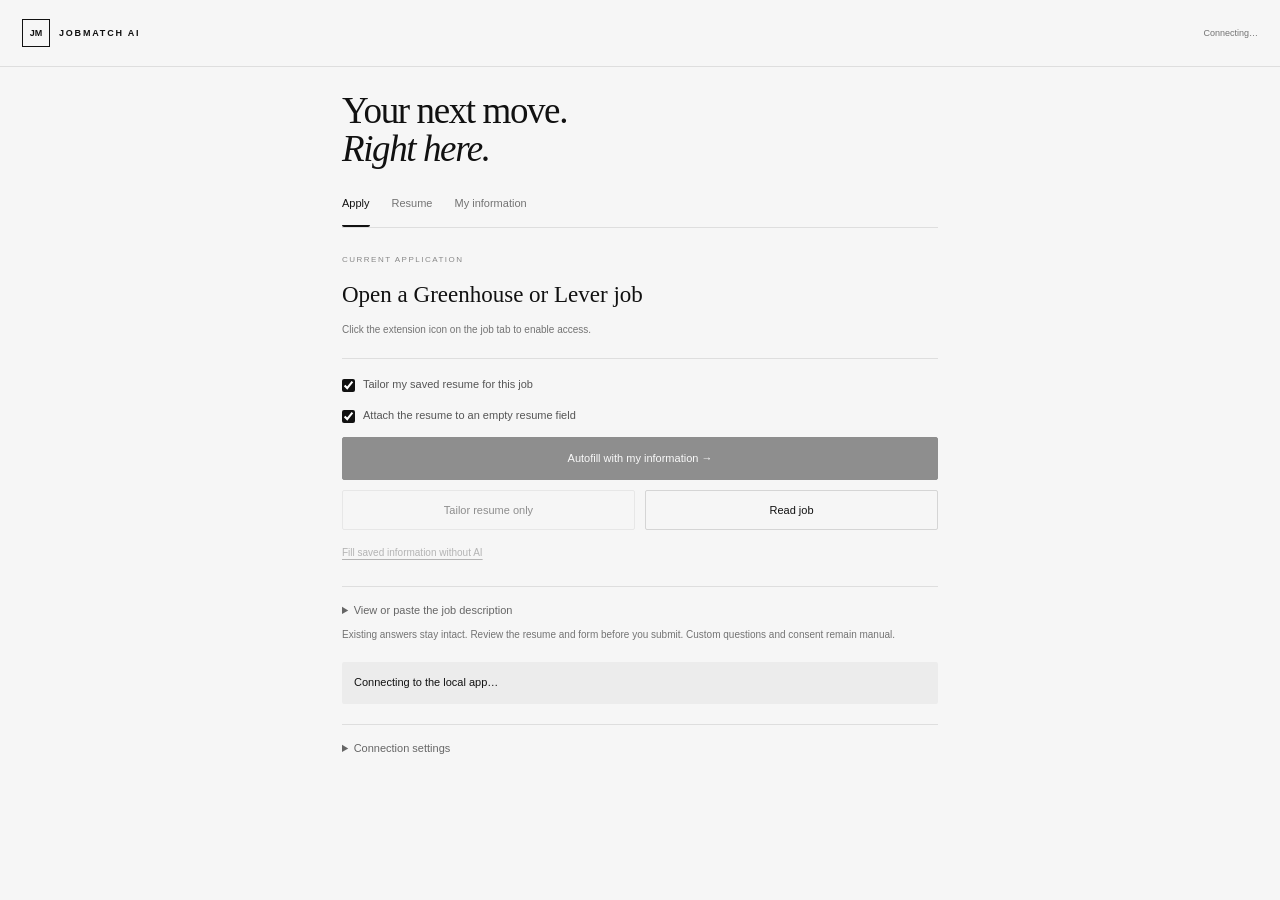
==== extension/panel.html @ 7a1e412a "Move tailoring and autofill into the extension side panel" ====
<!doctype html><html lang="en"><head><meta charset="utf-8"><meta name="viewport" content="width=device-width,initial-scale=1"><title>JobMatch AI</title><link rel="stylesheet" href="panel.css"></head><body>
<header><div class="brand"><span class="mark">JM</span><span>JOBMATCH AI</span></div><span id="connection">Connecting…</span></header>
<main><h1>Your next move.<br><em>Right here.</em></h1>
<nav role="tablist" aria-label="Extension workspace"><button role="tab" id="applyTab" aria-controls="applyView" aria-selected="true">Apply</button><button role="tab" id="resumeTab" aria-controls="resumeView" aria-selected="false">Resume</button><button role="tab" id="profileTab" aria-controls="profileView" aria-selected="false">My information</button></nav>
<section id="applyView" role="tabpanel" aria-labelledby="applyTab"><div class="job-card"><span class="eyebrow">CURRENT APPLICATION</span><h2 id="jobTitle">Open a Greenhouse or Lever job</h2><p id="jobHint">Click the extension icon on the job tab to enable access.</p></div>
<label class="check"><input id="tailorBeforeFill" type="checkbox" checked><span>Tailor my saved resume for this job</span></label><label class="check"><input id="attach" type="checkbox" checked><span>Attach the resume to an empty resume field</span></label>
<button class="primary" id="fill" disabled>Autofill with my information →</button><div class="actions"><button id="tailorOnly" class="secondary" disabled>Tailor resume only</button><button id="read" class="secondary">Read job</button></div>
<button id="fillSaved" class="text-button" disabled>Fill saved information without AI</button>
<div id="steps" class="steps" hidden><span id="readStep">01 Read</span><span id="tailorStep">02 Resume</span><span id="fillStep">03 Fill</span></div>
<details id="jobDetails"><summary>View or paste the job description</summary><label for="job" class="sr-only">Job description</label><textarea id="job" placeholder="Read the current job, or paste its full description."></textarea></details>
<details id="reportDetails" hidden><summary>Autofill results</summary><pre id="report"></pre></details>
<p class="fineprint">Existing answers stay intact. Review the resume and form before you submit. Custom questions and consent remain manual.</p></section>
<section id="resumeView" role="tabpanel" aria-labelledby="resumeTab" hidden><div class="section-heading"><h2 id="draftTitle">This job’s resume</h2><span id="draftState">No draft yet</span></div><p class="muted">Tailoring creates a separate copy. Your base resume stays unchanged.</p><label for="draft" class="sr-only">Job-specific resume draft</label><textarea id="draft" placeholder="Tailor a resume from the Apply tab to preview and edit it here."></textarea><div class="actions"><button id="applyDraft" class="primary" disabled>Autofill with this resume</button><button id="download" class="secondary" disabled>DOCX ↓</button></div><details id="changesDetails"><summary>Edits &amp; questions to check</summary><pre id="changes"></pre></details>
<div class="divider"></div><h2>My base resume</h2><p class="muted" id="resumeName">Upload once. Changes save on this computer.</p><label class="upload" for="resumeFile">↑ Replace or add resume<input id="resumeFile" type="file" accept=".pdf,.docx,.txt"></label><label for="original" class="field-label">Saved base resume text</label><textarea id="original" placeholder="Upload a PDF, DOCX, or TXT file, or paste your resume once."></textarea><p class="fineprint">DOCX export uses a simple text layout.</p></section>
<section id="profileView" role="tabpanel" aria-labelledby="profileTab" hidden><h2>My information</h2><p class="muted">Saved automatically. Shared with the local app.</p><div id="fields" class="field-grid"></div><button id="saveProfile" class="secondary">Save now</button><span id="saveState" class="fineprint"></span></section>
<div id="status" role="status" aria-live="polite">Connecting to the local app…</div>
<details id="settings"><summary>Connection settings</summary><label>Local app address<input id="appOrigin" type="url" placeholder="http://127.0.0.1:8000"></label><button id="saveOrigin" class="secondary">Save address &amp; reconnect</button><p class="fineprint">Keep <code>python run.py</code> running. The app holds your API key; nothing opens in a separate tab.</p></details>
</main><script src="config.js"></script><script src="panel.js"></script></body></html>
---- extension/panel.css ----
:root{color-scheme:light;--ink:#111;--muted:#737373;--line:#dedede;--bg:#f6f6f6;font:13px/1.6 'Avenir Next','Segoe UI',sans-serif;color:var(--ink);background:var(--bg)}*{box-sizing:border-box}body{margin:0;min-width:280px}header{padding:19px 22px;display:flex;align-items:center;justify-content:space-between;gap:12px;border-bottom:1px solid var(--line)}.brand{display:flex;align-items:center;gap:9px;font-size:9px;font-weight:600;letter-spacing:1.8px}.mark{border:1px solid #111;width:28px;height:28px;display:grid;place-items:center;letter-spacing:0}#connection{font-size:9px;color:var(--muted)}main{padding:20px 22px 32px;max-width:640px;margin:auto}h1{font:normal 37px/1.04 Georgia,serif;letter-spacing:-1.4px;margin:5px 0 26px}h1 em{font-weight:400}h2{font:normal 23px/1.2 Georgia,serif;margin:12px 0}p{margin:6px 0 16px}nav{display:flex;border-bottom:1px solid var(--line);gap:22px;margin-bottom:20px}nav button{background:none!important;border:0;border-bottom:2px solid transparent;padding:0 0 12px;font-size:11px;color:var(--muted);width:auto}nav button[aria-selected=true]{border-bottom-color:var(--ink);color:var(--ink)}button{cursor:pointer;font:inherit;border-radius:2px}button:disabled{opacity:.45;cursor:default}.primary,.secondary{padding:12px 13px;width:100%;border:1px solid #111;font-size:11px;line-height:1.5}.primary{background:#111;color:white}.secondary{background:transparent;color:#111;border-color:#d5d5d5}.primary:hover:enabled{background:#333}.secondary:hover:enabled{background:#eee}.actions{display:flex;gap:10px;margin:10px 0}.actions>*{flex:1}.actions button{padding:11px 8px}.check{display:flex;align-items:flex-start;gap:8px;font-size:11px;color:#555;margin:13px 0}input[type=checkbox]{accent-color:#111;margin:3px 0 0}.job-card{padding:0 0 12px;margin-bottom:17px;border-bottom:1px solid var(--line)}.job-card h2{font-size:23px;line-height:1.3}.job-card p{font-size:10px;color:var(--muted);margin:8px 0}.eyebrow{font-size:8px;letter-spacing:1.5px;color:#888}.text-button{border:0;background:none;padding:5px 0;font-size:10px;text-decoration:underline;text-underline-offset:3px;color:#666}.fineprint{font-size:10px;line-height:1.8;color:var(--muted)}.muted{font-size:11px;color:var(--muted)}details{border-top:1px solid var(--line);padding-top:15px;margin-top:20px;font-size:11px}summary{cursor:pointer;color:#666}details label{display:block;margin:14px 0}input:not([type=checkbox]),textarea{width:100%;font:12px/1.7 'Segoe UI',sans-serif;padding:10px;border:1px solid #d5d5d5;border-radius:2px;background:#fff;color:#111}input:not([type=checkbox]){margin-top:6px}textarea{resize:vertical;min-height:180px;margin-top:12px}#draft{min-height:330px}#original{min-height:240px}.steps{display:flex;gap:16px;font-size:10px;color:#999;border-top:1px solid var(--line);padding-top:15px;margin-top:20px}.steps .active{color:#111}.steps .done{color:#3b7655}#status{font-size:11px;white-space:pre-wrap;margin:18px 0 0;padding:12px;background:#ececec;border-radius:2px}#status.error{color:#913a3a;background:#f3e9e9}#status:empty{display:none}.section-heading{display:flex;gap:12px;align-items:center;justify-content:space-between}.section-heading span{font-size:9px;color:var(--muted)}.field-grid{display:grid;grid-template-columns:1fr 1fr;gap:14px 12px;margin:20px 0}.field-grid label{font-size:10px;color:#666}.field-grid input{font-size:11px;padding:8px}pre{white-space:pre-wrap;overflow-wrap:anywhere;font:11px/1.8 'Segoe UI',sans-serif;max-height:300px;overflow:auto}.divider{border-top:1px solid var(--line);margin:30px 0}.upload{display:block;border:1px dashed #bbb;padding:15px;text-align:center;position:relative;font-size:11px;cursor:pointer}.upload input{position:absolute;inset:0;width:100%;height:100%;opacity:0;cursor:pointer}.field-label{display:block;font-size:11px;margin-top:18px}#saveState{display:block;margin-top:10px}button:focus-visible,input:focus-visible,textarea:focus-visible,summary:focus-visible{outline:2px solid #111;outline-offset:3px}[hidden]{display:none!important}.sr-only{position:absolute;width:1px;height:1px;margin:-1px;overflow:hidden;clip:rect(0,0,0,0)}
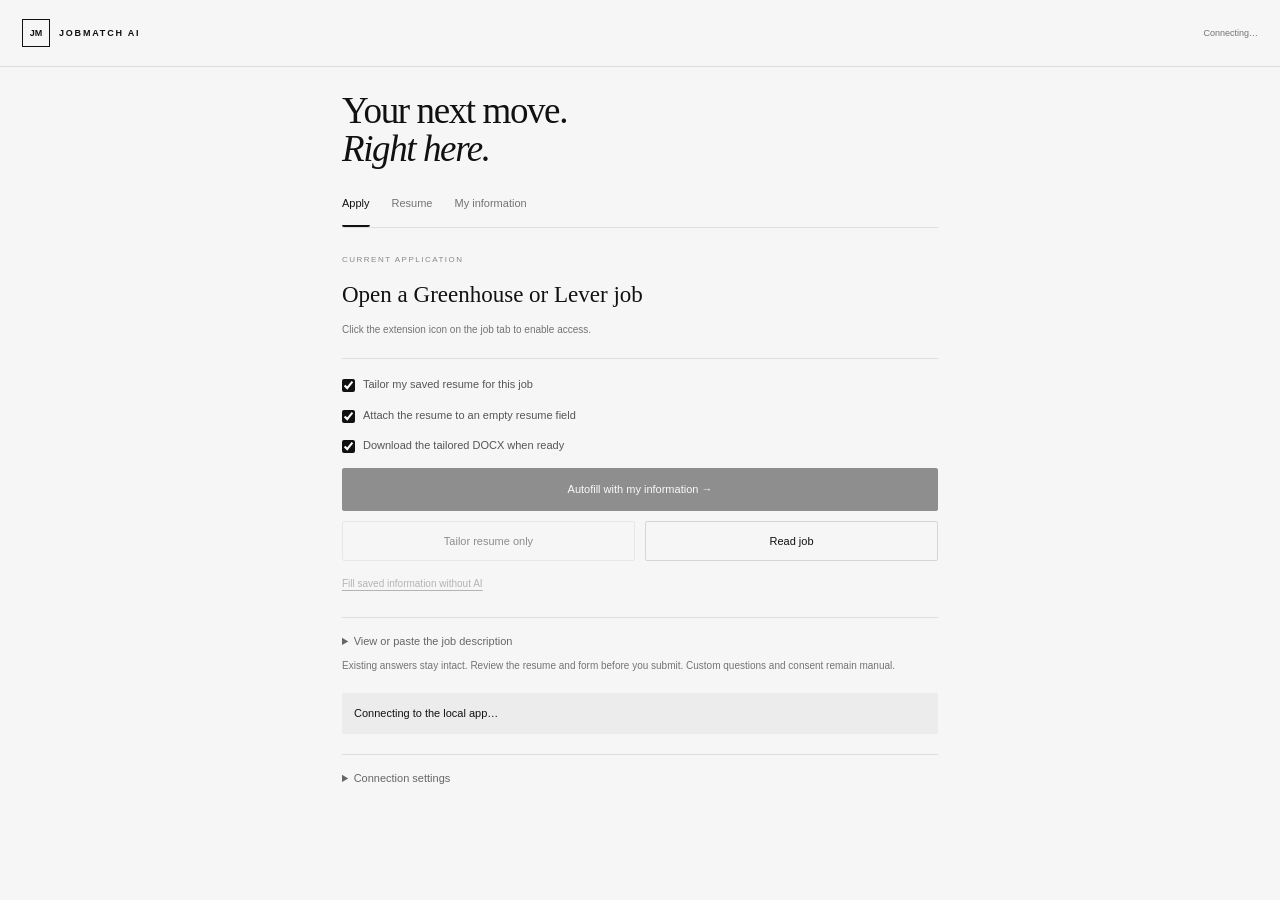
==== commit b4ac9715: "Deliver saved resume downloads and improve Greenhouse autofill" ====
--- a/extension/panel.html
+++ b/extension/panel.html
@@ -4,15 +4,15 @@
 <nav role="tablist" aria-label="Extension workspace"><button role="tab" id="applyTab" aria-controls="applyView" aria-selected="true">Apply</button><button role="tab" id="resumeTab" aria-controls="resumeView" aria-selected="false">Resume</button><button role="tab" id="profileTab" aria-controls="profileView" aria-selected="false">My information</button></nav>
 <section id="applyView" role="tabpanel" aria-labelledby="applyTab"><div class="job-card"><span class="eyebrow">CURRENT APPLICATION</span><h2 id="jobTitle">Open a Greenhouse or Lever job</h2><p id="jobHint">Click the extension icon on the job tab to enable access.</p></div>
 <label class="check"><input id="tailorBeforeFill" type="checkbox" checked><span>Tailor my saved resume for this job</span></label><label class="check"><input id="attach" type="checkbox" checked><span>Attach the resume to an empty resume field</span></label>
-<button class="primary" id="fill" disabled>Autofill with my information →</button><div class="actions"><button id="tailorOnly" class="secondary" disabled>Tailor resume only</button><button id="read" class="secondary">Read job</button></div>
+<label class="check"><input id="autoDownload" type="checkbox" checked><span>Download the tailored DOCX when ready</span></label><button class="primary" id="fill" disabled>Autofill with my information →</button><div class="actions"><button id="tailorOnly" class="secondary" disabled>Tailor resume only</button><button id="read" class="secondary">Read job</button></div>
 <button id="fillSaved" class="text-button" disabled>Fill saved information without AI</button>
-<div id="steps" class="steps" hidden><span id="readStep">01 Read</span><span id="tailorStep">02 Resume</span><span id="fillStep">03 Fill</span></div>
+<section id="resumeReady" class="resume-ready" hidden aria-live="polite"><strong>Your tailored resume is ready</strong><p id="readyFilename"></p><p id="historyState"></p><p id="deliveryState"></p><div class="actions"><button id="downloadReady" class="primary">Download DOCX ↓</button><button id="reviewReady" class="secondary">Review resume</button></div></section><div id="steps" class="steps" hidden><span id="readStep">01 Read</span><span id="tailorStep">02 Resume</span><span id="fillStep">03 Fill</span></div>
 <details id="jobDetails"><summary>View or paste the job description</summary><label for="job" class="sr-only">Job description</label><textarea id="job" placeholder="Read the current job, or paste its full description."></textarea></details>
 <details id="reportDetails" hidden><summary>Autofill results</summary><pre id="report"></pre></details>
 <p class="fineprint">Existing answers stay intact. Review the resume and form before you submit. Custom questions and consent remain manual.</p></section>
 <section id="resumeView" role="tabpanel" aria-labelledby="resumeTab" hidden><div class="section-heading"><h2 id="draftTitle">This job’s resume</h2><span id="draftState">No draft yet</span></div><p class="muted">Tailoring creates a separate copy. Your base resume stays unchanged.</p><label for="draft" class="sr-only">Job-specific resume draft</label><textarea id="draft" placeholder="Tailor a resume from the Apply tab to preview and edit it here."></textarea><div class="actions"><button id="applyDraft" class="primary" disabled>Autofill with this resume</button><button id="download" class="secondary" disabled>DOCX ↓</button></div><details id="changesDetails"><summary>Edits &amp; questions to check</summary><pre id="changes"></pre></details>
-<div class="divider"></div><h2>My base resume</h2><p class="muted" id="resumeName">Upload once. Changes save on this computer.</p><label class="upload" for="resumeFile">↑ Replace or add resume<input id="resumeFile" type="file" accept=".pdf,.docx,.txt"></label><label for="original" class="field-label">Saved base resume text</label><textarea id="original" placeholder="Upload a PDF, DOCX, or TXT file, or paste your resume once."></textarea><p class="fineprint">DOCX export uses a simple text layout.</p></section>
+<details id="historyDetails"><summary>Saved resumes from previous jobs</summary><select id="historySelect"><option value="">No saved resumes yet</option></select><button id="restoreDraft" class="secondary">Open saved resume</button></details><div class="divider"></div><h2>My base resume</h2><p class="muted" id="resumeName">Upload once. Changes save on this computer.</p><label class="upload" for="resumeFile">↑ Replace or add resume<input id="resumeFile" type="file" accept=".pdf,.docx,.txt"></label><label for="original" class="field-label">Saved base resume text</label><textarea id="original" placeholder="Upload a PDF, DOCX, or TXT file, or paste your resume once."></textarea><p class="fineprint">DOCX export uses a simple text layout.</p></section>
 <section id="profileView" role="tabpanel" aria-labelledby="profileTab" hidden><h2>My information</h2><p class="muted">Saved automatically. Shared with the local app.</p><div id="fields" class="field-grid"></div><button id="saveProfile" class="secondary">Save now</button><span id="saveState" class="fineprint"></span></section>
 <div id="status" role="status" aria-live="polite">Connecting to the local app…</div>
-<details id="settings"><summary>Connection settings</summary><label>Local app address<input id="appOrigin" type="url" placeholder="http://127.0.0.1:8000"></label><button id="saveOrigin" class="secondary">Save address &amp; reconnect</button><p class="fineprint">Keep <code>python run.py</code> running. The app holds your API key; nothing opens in a separate tab.</p></details>
+<details id="settings"><summary>Connection settings</summary><label>AI tailoring provider<select id="aiProvider"><option value="codex">Codex — ChatGPT subscription</option><option value="openai">OpenAI API — separate API credits</option></select></label><button id="saveProvider" class="secondary">Save AI provider &amp; check sign-in</button><label>Local app address<input id="appOrigin" type="url" placeholder="http://127.0.0.1:8000"></label><button id="saveOrigin" class="secondary">Save address &amp; reconnect</button><p class="fineprint">Keep <code>python run.py</code> running. Codex mode uses your local ChatGPT sign-in. API mode uses the app’s key. Nothing opens in a separate tab.</p></details>
 </main><script src="config.js"></script><script src="panel.js"></script></body></html>
--- a/extension/panel.css
+++ b/extension/panel.css
@@ -1 +1,3 @@
-:root{color-scheme:light;--ink:#111;--muted:#737373;--line:#dedede;--bg:#f6f6f6;font:13px/1.6 'Avenir Next','Segoe UI',sans-serif;color:var(--ink);background:var(--bg)}*{box-sizing:border-box}body{margin:0;min-width:280px}header{padding:19px 22px;display:flex;align-items:center;justify-content:space-between;gap:12px;border-bottom:1px solid var(--line)}.brand{display:flex;align-items:center;gap:9px;font-size:9px;font-weight:600;letter-spacing:1.8px}.mark{border:1px solid #111;width:28px;height:28px;display:grid;place-items:center;letter-spacing:0}#connection{font-size:9px;color:var(--muted)}main{padding:20px 22px 32px;max-width:640px;margin:auto}h1{font:normal 37px/1.04 Georgia,serif;letter-spacing:-1.4px;margin:5px 0 26px}h1 em{font-weight:400}h2{font:normal 23px/1.2 Georgia,serif;margin:12px 0}p{margin:6px 0 16px}nav{display:flex;border-bottom:1px solid var(--line);gap:22px;margin-bottom:20px}nav button{background:none!important;border:0;border-bottom:2px solid transparent;padding:0 0 12px;font-size:11px;color:var(--muted);width:auto}nav button[aria-selected=true]{border-bottom-color:var(--ink);color:var(--ink)}button{cursor:pointer;font:inherit;border-radius:2px}button:disabled{opacity:.45;cursor:default}.primary,.secondary{padding:12px 13px;width:100%;border:1px solid #111;font-size:11px;line-height:1.5}.primary{background:#111;color:white}.secondary{background:transparent;color:#111;border-color:#d5d5d5}.primary:hover:enabled{background:#333}.secondary:hover:enabled{background:#eee}.actions{display:flex;gap:10px;margin:10px 0}.actions>*{flex:1}.actions button{padding:11px 8px}.check{display:flex;align-items:flex-start;gap:8px;font-size:11px;color:#555;margin:13px 0}input[type=checkbox]{accent-color:#111;margin:3px 0 0}.job-card{padding:0 0 12px;margin-bottom:17px;border-bottom:1px solid var(--line)}.job-card h2{font-size:23px;line-height:1.3}.job-card p{font-size:10px;color:var(--muted);margin:8px 0}.eyebrow{font-size:8px;letter-spacing:1.5px;color:#888}.text-button{border:0;background:none;padding:5px 0;font-size:10px;text-decoration:underline;text-underline-offset:3px;color:#666}.fineprint{font-size:10px;line-height:1.8;color:var(--muted)}.muted{font-size:11px;color:var(--muted)}details{border-top:1px solid var(--line);padding-top:15px;margin-top:20px;font-size:11px}summary{cursor:pointer;color:#666}details label{display:block;margin:14px 0}input:not([type=checkbox]),textarea{width:100%;font:12px/1.7 'Segoe UI',sans-serif;padding:10px;border:1px solid #d5d5d5;border-radius:2px;background:#fff;color:#111}input:not([type=checkbox]){margin-top:6px}textarea{resize:vertical;min-height:180px;margin-top:12px}#draft{min-height:330px}#original{min-height:240px}.steps{display:flex;gap:16px;font-size:10px;color:#999;border-top:1px solid var(--line);padding-top:15px;margin-top:20px}.steps .active{color:#111}.steps .done{color:#3b7655}#status{font-size:11px;white-space:pre-wrap;margin:18px 0 0;padding:12px;background:#ececec;border-radius:2px}#status.error{color:#913a3a;background:#f3e9e9}#status:empty{display:none}.section-heading{display:flex;gap:12px;align-items:center;justify-content:space-between}.section-heading span{font-size:9px;color:var(--muted)}.field-grid{display:grid;grid-template-columns:1fr 1fr;gap:14px 12px;margin:20px 0}.field-grid label{font-size:10px;color:#666}.field-grid input{font-size:11px;padding:8px}pre{white-space:pre-wrap;overflow-wrap:anywhere;font:11px/1.8 'Segoe UI',sans-serif;max-height:300px;overflow:auto}.divider{border-top:1px solid var(--line);margin:30px 0}.upload{display:block;border:1px dashed #bbb;padding:15px;text-align:center;position:relative;font-size:11px;cursor:pointer}.upload input{position:absolute;inset:0;width:100%;height:100%;opacity:0;cursor:pointer}.field-label{display:block;font-size:11px;margin-top:18px}#saveState{display:block;margin-top:10px}button:focus-visible,input:focus-visible,textarea:focus-visible,summary:focus-visible{outline:2px solid #111;outline-offset:3px}[hidden]{display:none!important}.sr-only{position:absolute;width:1px;height:1px;margin:-1px;overflow:hidden;clip:rect(0,0,0,0)}
+:root{color-scheme:light;--ink:#111;--muted:#737373;--line:#dedede;--bg:#f6f6f6;font:13px/1.6 'Avenir Next','Segoe UI',sans-serif;color:var(--ink);background:var(--bg)}*{box-sizing:border-box}body{margin:0;min-width:280px}header{padding:19px 22px;display:flex;align-items:center;justify-content:space-between;gap:12px;border-bottom:1px solid var(--line)}.brand{display:flex;align-items:center;gap:9px;font-size:9px;font-weight:600;letter-spacing:1.8px}.mark{border:1px solid #111;width:28px;height:28px;display:grid;place-items:center;letter-spacing:0}#connection{font-size:9px;color:var(--muted)}main{padding:20px 22px 32px;max-width:640px;margin:auto}h1{font:normal 37px/1.04 Georgia,serif;letter-spacing:-1.4px;margin:5px 0 26px}h1 em{font-weight:400}h2{font:normal 23px/1.2 Georgia,serif;margin:12px 0}p{margin:6px 0 16px}nav{display:flex;border-bottom:1px solid var(--line);gap:22px;margin-bottom:20px}nav button{background:none!important;border:0;border-bottom:2px solid transparent;padding:0 0 12px;font-size:11px;color:var(--muted);width:auto}nav button[aria-selected=true]{border-bottom-color:var(--ink);color:var(--ink)}button{cursor:pointer;font:inherit;border-radius:2px}button:disabled{opacity:.45;cursor:default}.primary,.secondary{padding:12px 13px;width:100%;border:1px solid #111;font-size:11px;line-height:1.5}.primary{background:#111;color:white}.secondary{background:transparent;color:#111;border-color:#d5d5d5}.primary:hover:enabled{background:#333}.secondary:hover:enabled{background:#eee}.actions{display:flex;gap:10px;margin:10px 0}.actions>*{flex:1}.actions button{padding:11px 8px}.check{display:flex;align-items:flex-start;gap:8px;font-size:11px;color:#555;margin:13px 0}input[type=checkbox]{accent-color:#111;margin:3px 0 0}.job-card{padding:0 0 12px;margin-bottom:17px;border-bottom:1px solid var(--line)}.job-card h2{font-size:23px;line-height:1.3}.job-card p{font-size:10px;color:var(--muted);margin:8px 0}.eyebrow{font-size:8px;letter-spacing:1.5px;color:#888}.text-button{border:0;background:none;padding:5px 0;font-size:10px;text-decoration:underline;text-underline-offset:3px;color:#666}.fineprint{font-size:10px;line-height:1.8;color:var(--muted)}.muted{font-size:11px;color:var(--muted)}details{border-top:1px solid var(--line);padding-top:15px;margin-top:20px;font-size:11px}summary{cursor:pointer;color:#666}details label{display:block;margin:14px 0}input:not([type=checkbox]),select,textarea{width:100%;font:12px/1.7 'Segoe UI',sans-serif;padding:10px;border:1px solid #d5d5d5;border-radius:2px;background:#fff;color:#111}input:not([type=checkbox]){margin-top:6px}textarea{resize:vertical;min-height:180px;margin-top:12px}#draft{min-height:330px}#original{min-height:240px}.steps{display:flex;gap:16px;font-size:10px;color:#999;border-top:1px solid var(--line);padding-top:15px;margin-top:20px}.steps .active{color:#111}.steps .done{color:#3b7655}#status{font-size:11px;white-space:pre-wrap;margin:18px 0 0;padding:12px;background:#ececec;border-radius:2px}#status.error{color:#913a3a;background:#f3e9e9}#status:empty{display:none}.section-heading{display:flex;gap:12px;align-items:center;justify-content:space-between}.section-heading span{font-size:9px;color:var(--muted)}.field-grid{display:grid;grid-template-columns:1fr 1fr;gap:14px 12px;margin:20px 0}.field-grid label{font-size:10px;color:#666}.field-grid input{font-size:11px;padding:8px}pre{white-space:pre-wrap;overflow-wrap:anywhere;font:11px/1.8 'Segoe UI',sans-serif;max-height:300px;overflow:auto}.divider{border-top:1px solid var(--line);margin:30px 0}.upload{display:block;border:1px dashed #bbb;padding:15px;text-align:center;position:relative;font-size:11px;cursor:pointer}.upload input{position:absolute;inset:0;width:100%;height:100%;opacity:0;cursor:pointer}.field-label{display:block;font-size:11px;margin-top:18px}#saveState{display:block;margin-top:10px}button:focus-visible,input:focus-visible,textarea:focus-visible,summary:focus-visible{outline:2px solid #111;outline-offset:3px}[hidden]{display:none!important}.sr-only{position:absolute;width:1px;height:1px;margin:-1px;overflow:hidden;clip:rect(0,0,0,0)}
+
+.resume-ready{margin-top:20px;padding:16px;border:1px solid #aaa;background:#fff}.resume-ready strong{font-size:13px}.resume-ready p{font-size:10px;overflow-wrap:anywhere;color:#666;margin:8px 0}.resume-ready .actions{margin-bottom:0}#historySelect{margin:14px 0}
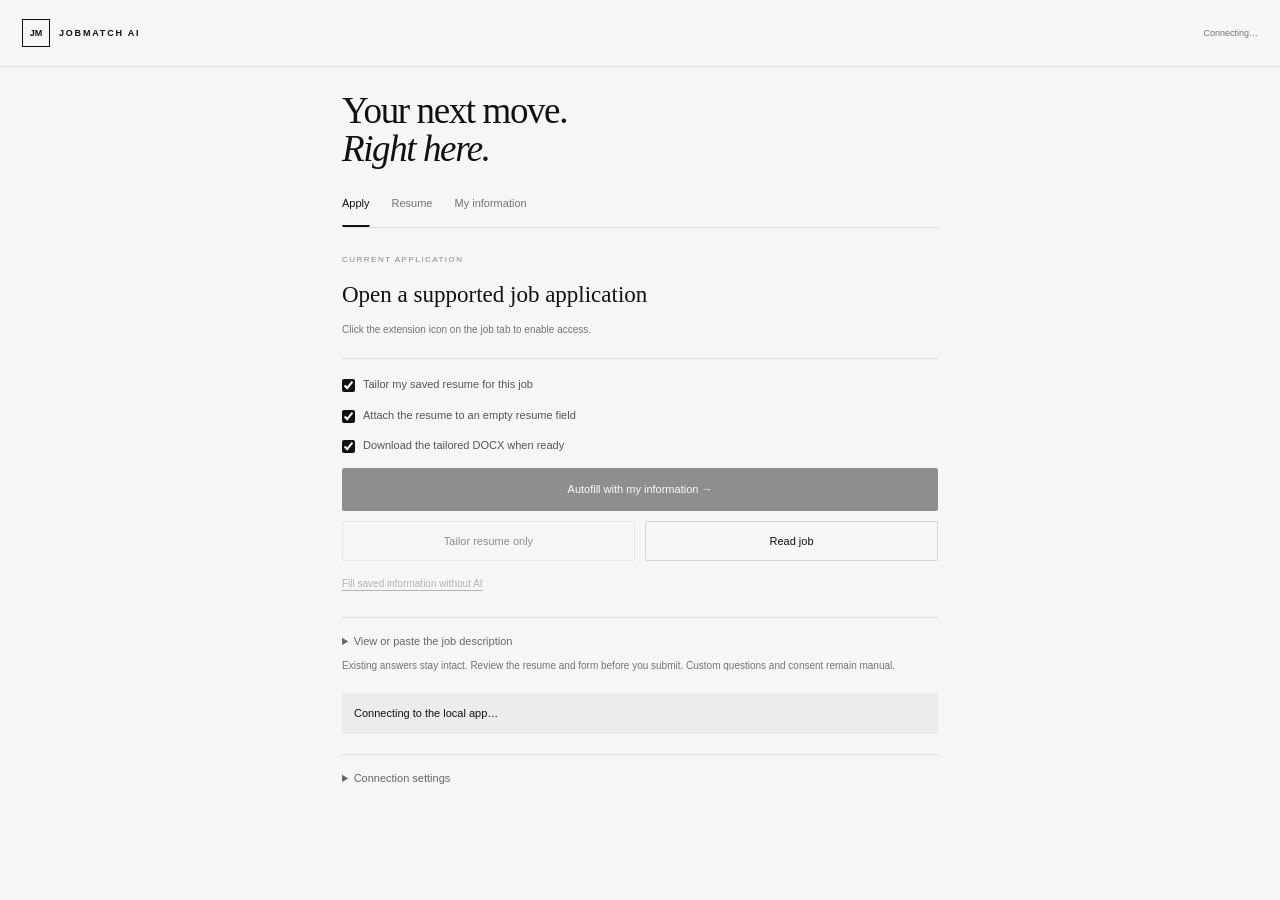
==== commit 1e40bde8: "Add Ashby and SmartRecruiters autofill with Workday preview" ====
--- a/extension/panel.html
+++ b/extension/panel.html
@@ -2,7 +2,7 @@
 <header><div class="brand"><span class="mark">JM</span><span>JOBMATCH AI</span></div><span id="connection">Connecting…</span></header>
 <main><h1>Your next move.<br><em>Right here.</em></h1>
 <nav role="tablist" aria-label="Extension workspace"><button role="tab" id="applyTab" aria-controls="applyView" aria-selected="true">Apply</button><button role="tab" id="resumeTab" aria-controls="resumeView" aria-selected="false">Resume</button><button role="tab" id="profileTab" aria-controls="profileView" aria-selected="false">My information</button></nav>
-<section id="applyView" role="tabpanel" aria-labelledby="applyTab"><div class="job-card"><span class="eyebrow">CURRENT APPLICATION</span><h2 id="jobTitle">Open a Greenhouse or Lever job</h2><p id="jobHint">Click the extension icon on the job tab to enable access.</p></div>
+<section id="applyView" role="tabpanel" aria-labelledby="applyTab"><div class="job-card"><span class="eyebrow" id="jobSite">CURRENT APPLICATION</span><h2 id="jobTitle">Open a supported job application</h2><p id="jobHint">Click the extension icon on the job tab to enable access.</p></div>
 <label class="check"><input id="tailorBeforeFill" type="checkbox" checked><span>Tailor my saved resume for this job</span></label><label class="check"><input id="attach" type="checkbox" checked><span>Attach the resume to an empty resume field</span></label>
 <label class="check"><input id="autoDownload" type="checkbox" checked><span>Download the tailored DOCX when ready</span></label><button class="primary" id="fill" disabled>Autofill with my information →</button><div class="actions"><button id="tailorOnly" class="secondary" disabled>Tailor resume only</button><button id="read" class="secondary">Read job</button></div>
 <button id="fillSaved" class="text-button" disabled>Fill saved information without AI</button>
@@ -15,4 +15,4 @@
 <section id="profileView" role="tabpanel" aria-labelledby="profileTab" hidden><h2>My information</h2><p class="muted">Saved automatically. Shared with the local app.</p><div id="fields" class="field-grid"></div><button id="saveProfile" class="secondary">Save now</button><span id="saveState" class="fineprint"></span></section>
 <div id="status" role="status" aria-live="polite">Connecting to the local app…</div>
 <details id="settings"><summary>Connection settings</summary><label>AI tailoring provider<select id="aiProvider"><option value="codex">Codex — ChatGPT subscription</option><option value="openai">OpenAI API — separate API credits</option></select></label><button id="saveProvider" class="secondary">Save AI provider &amp; check sign-in</button><label>Local app address<input id="appOrigin" type="url" placeholder="http://127.0.0.1:8000"></label><button id="saveOrigin" class="secondary">Save address &amp; reconnect</button><p class="fineprint">Keep <code>python run.py</code> running. Codex mode uses your local ChatGPT sign-in. API mode uses the app’s key. Nothing opens in a separate tab.</p></details>
-</main><script src="config.js"></script><script src="panel.js"></script></body></html>
+</main><script src="config.js"></script><script src="sites.js"></script><script src="panel.js"></script></body></html>
